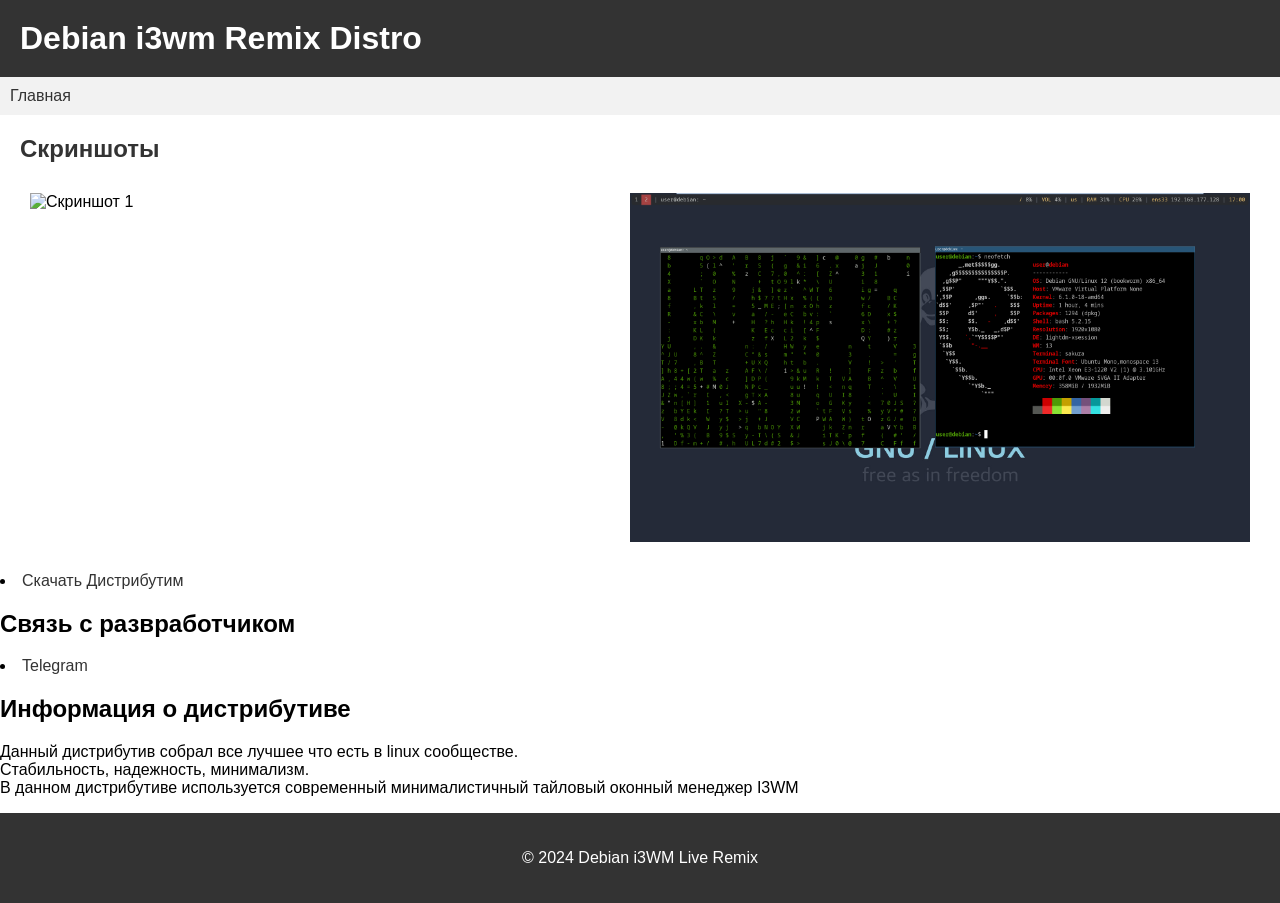
==== index.html @ 15bba095 "Update index.html" ====
<!DOCTYPE html>
<html>
<head>
  <title>Debian i3wm Remix Distro</title>
  <link rel="stylesheet" type="text/css" href="style.css">
    <style>
    .screenshot-container {
      display: flex;
    }

    .screenshot-container img {
      width: 50%;
      height: auto;
      padding: 10px;
    }
  </style>
</head>
<body>
  <header>
    <h1>Debian i3wm Remix Distro</h1>
  </header>
  
  <nav>
    <ul>
      <li><a href="#">Главная</a></li>
    </ul>
  </nav>

    <section>
    <h2>Скриншоты</h2>
    <div class="screenshot-container">
      <img src="screenshot1.png" alt="Скриншот 1">
      <img src="screenshot2.png" alt="Скриншот 2">
    </div>
  </section>

<li><a href="https://drive.google.com/file/d/1rUggR9Z63rtgPbTagiRY1FdJ5gMlHaog/view?usp=drive_link">Скачать Дистрибутим</a></li>
  <h2>Связь с развработчиком</h2>
<li><a href="https://t.me/x_server_xorg">Telegram</a></li>
  <h2>Информация о дистрибутиве</h2>
  <p>Данный дистрибутив собрал все лучшее что есть в linux сообществе.</br> Стабильность, надежность, минимализм. <br> В данном дистрибутиве используется современный минималистичный тайловый оконный менеджер I3WM</p>
  

  <footer>
    <p>© 2024 Debian i3WM Live Remix</p>
  </footer>
</body>
</html>
---- style.css ----
/* style.css */

/* Общие стили для всего сайта */
body {
  font-family: Arial, sans-serif;
  margin: 0;
  padding: 0;
}

/* Стили для заголовка */
header {
  background-color: #333;
  color: #fff;
  padding: 20px;
}

header h1 {
  margin: 0;
}

/* Стили для навигации */
nav {
  background-color: #f2f2f2;
  padding: 10px;
}

nav ul {
  list-style-type: none;
  margin: 0;
  padding: 0;
}

nav ul li {
  display: inline;
  margin-right: 10px;
}

nav ul li a {
  color: #333;
  text-decoration: none;
}

/* Стили для секций */
section {
  margin: 20px;
}

section h2 {
  color: #333;
}

/* Стили для ссылок */
a {
  color: #333;
  text-decoration: none;
}

a:hover {
  text-decoration: underline;
}

/* Стили для подвала */
footer {
  background-color: #333;
  color: #fff;
  padding: 20px;
  text-align: center;
}
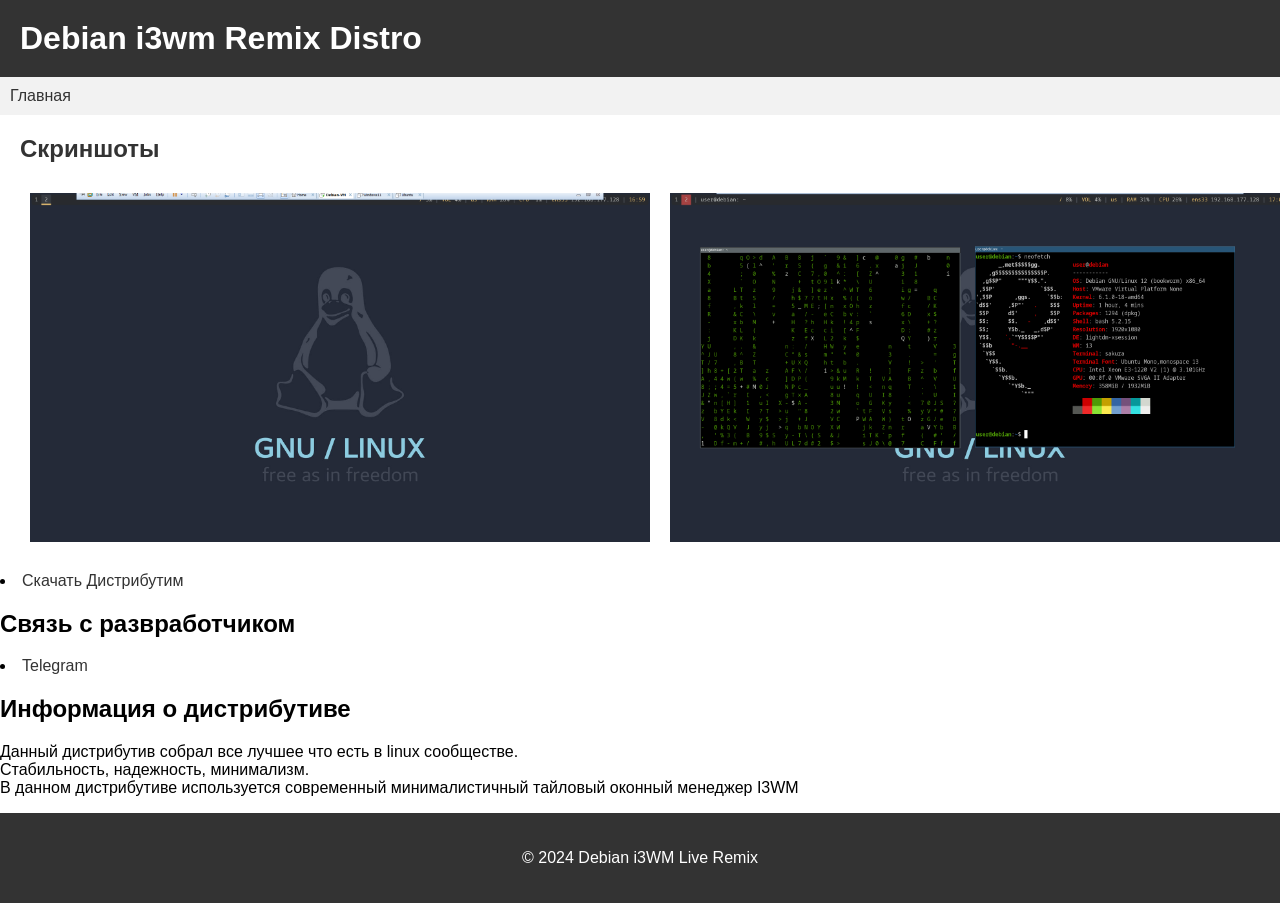
==== commit 459df461: "Update index.html" ====
--- a/index.html
+++ b/index.html
@@ -29,7 +29,7 @@
     <section>
     <h2>Скриншоты</h2>
     <div class="screenshot-container">
-      <img src="screenshot1.png" alt="Скриншот 1">
+      <img src="1.png" alt="Скриншот 1">
       <img src="screenshot2.png" alt="Скриншот 2">
     </div>
   </section>
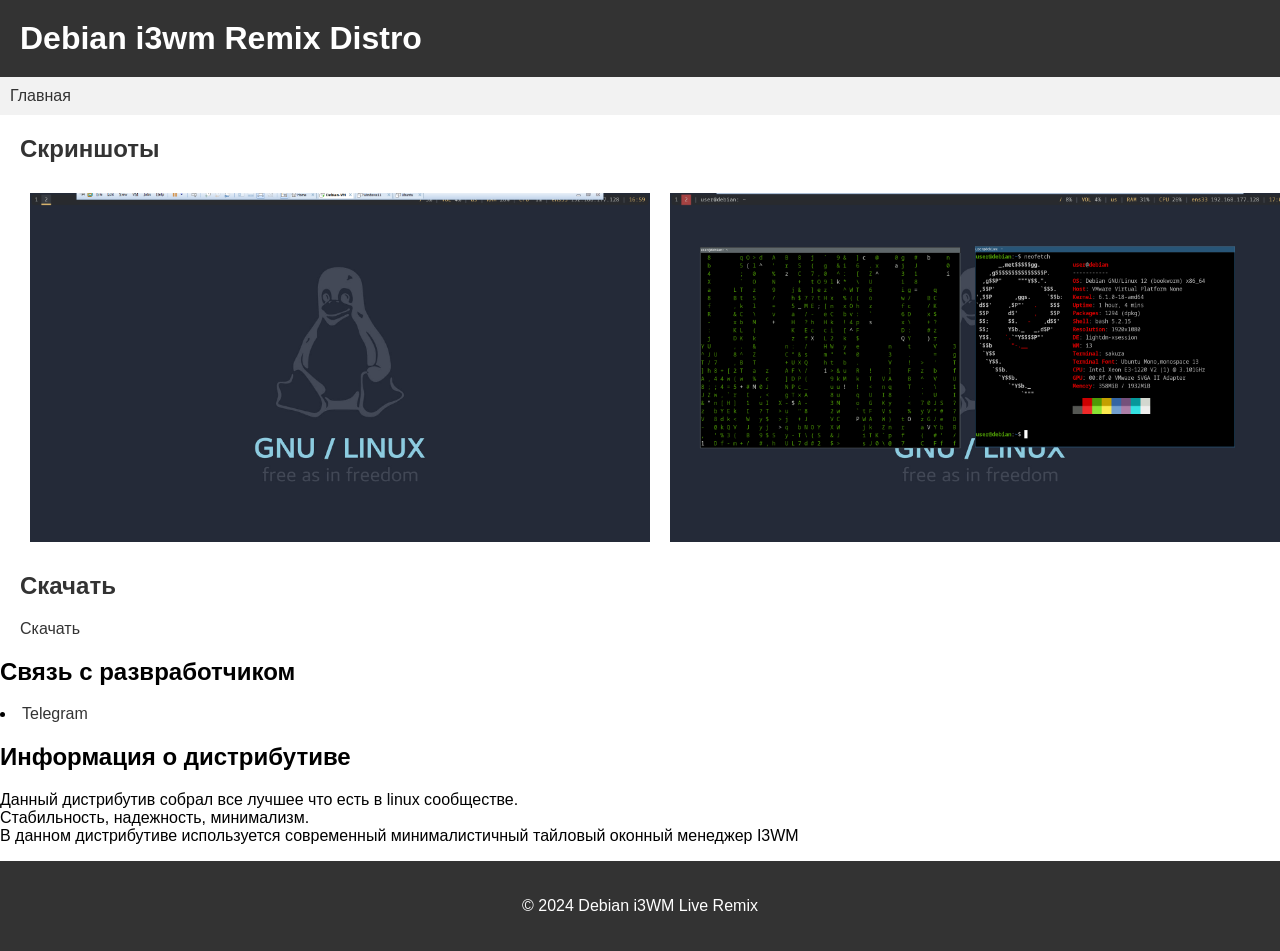
==== commit d66f103e: "Update index.html" ====
--- a/index.html
+++ b/index.html
@@ -34,7 +34,11 @@
     </div>
   </section>
 
-<li><a href="https://drive.google.com/file/d/1rUggR9Z63rtgPbTagiRY1FdJ5gMlHaog/view?usp=drive_link">Скачать Дистрибутим</a></li>
+  <section>
+    <h2>Скачать</h2>
+    <a href="https://drive.google.com/file/d/1rUggR9Z63rtgPbTagiRY1FdJ5gMlHaog/view" class="download-button">Скачать</a>
+  </section>
+  
   <h2>Связь с развработчиком</h2>
 <li><a href="https://t.me/x_server_xorg">Telegram</a></li>
   <h2>Информация о дистрибутиве</h2>
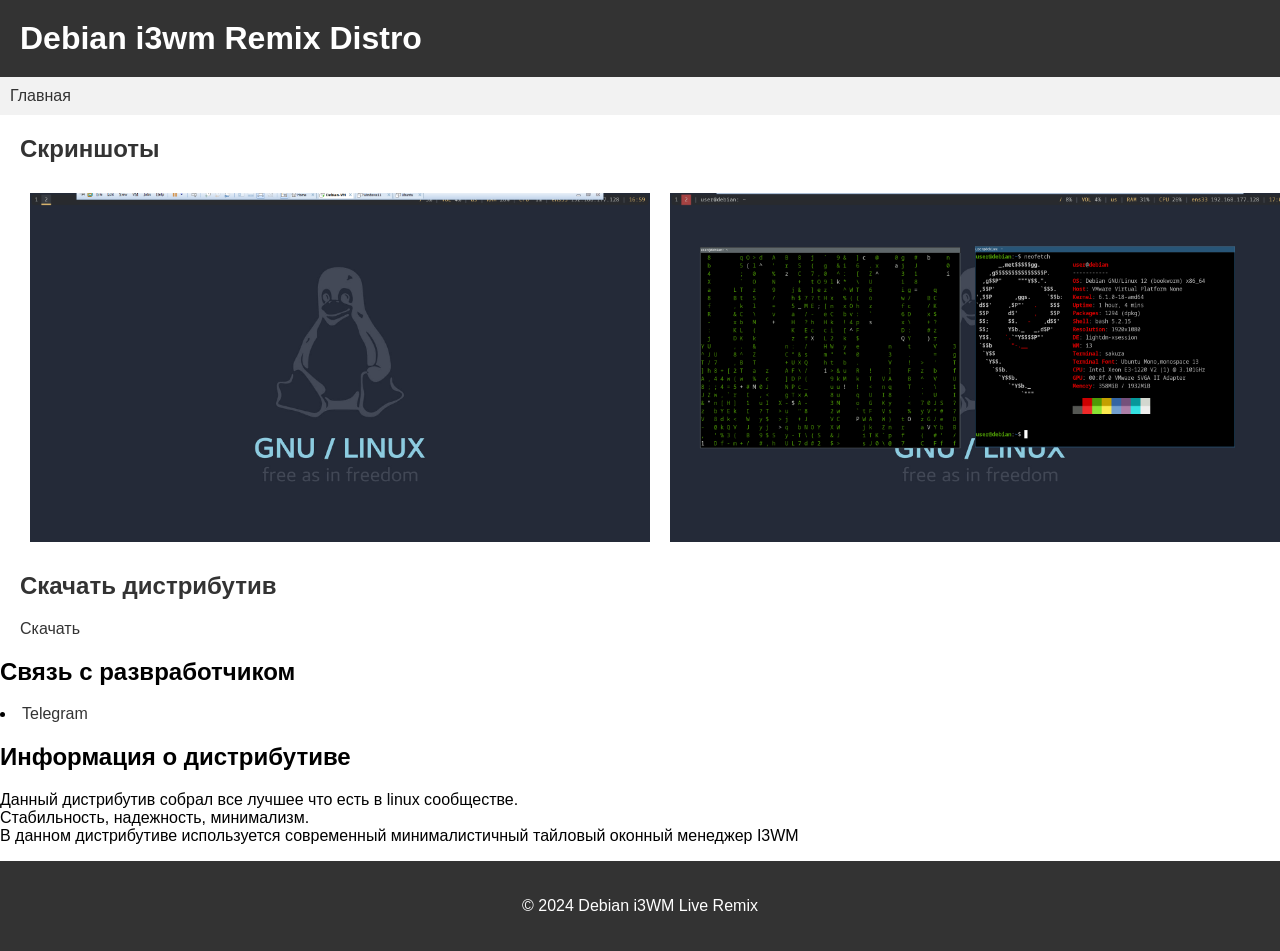
==== commit 35ae447f: "Update index.html" ====
--- a/index.html
+++ b/index.html
@@ -35,7 +35,7 @@
   </section>
 
   <section>
-    <h2>Скачать</h2>
+    <h2>Скачать дистрибутив</h2>
     <a href="https://drive.google.com/file/d/1rUggR9Z63rtgPbTagiRY1FdJ5gMlHaog/view" class="download-button">Скачать</a>
   </section>
   
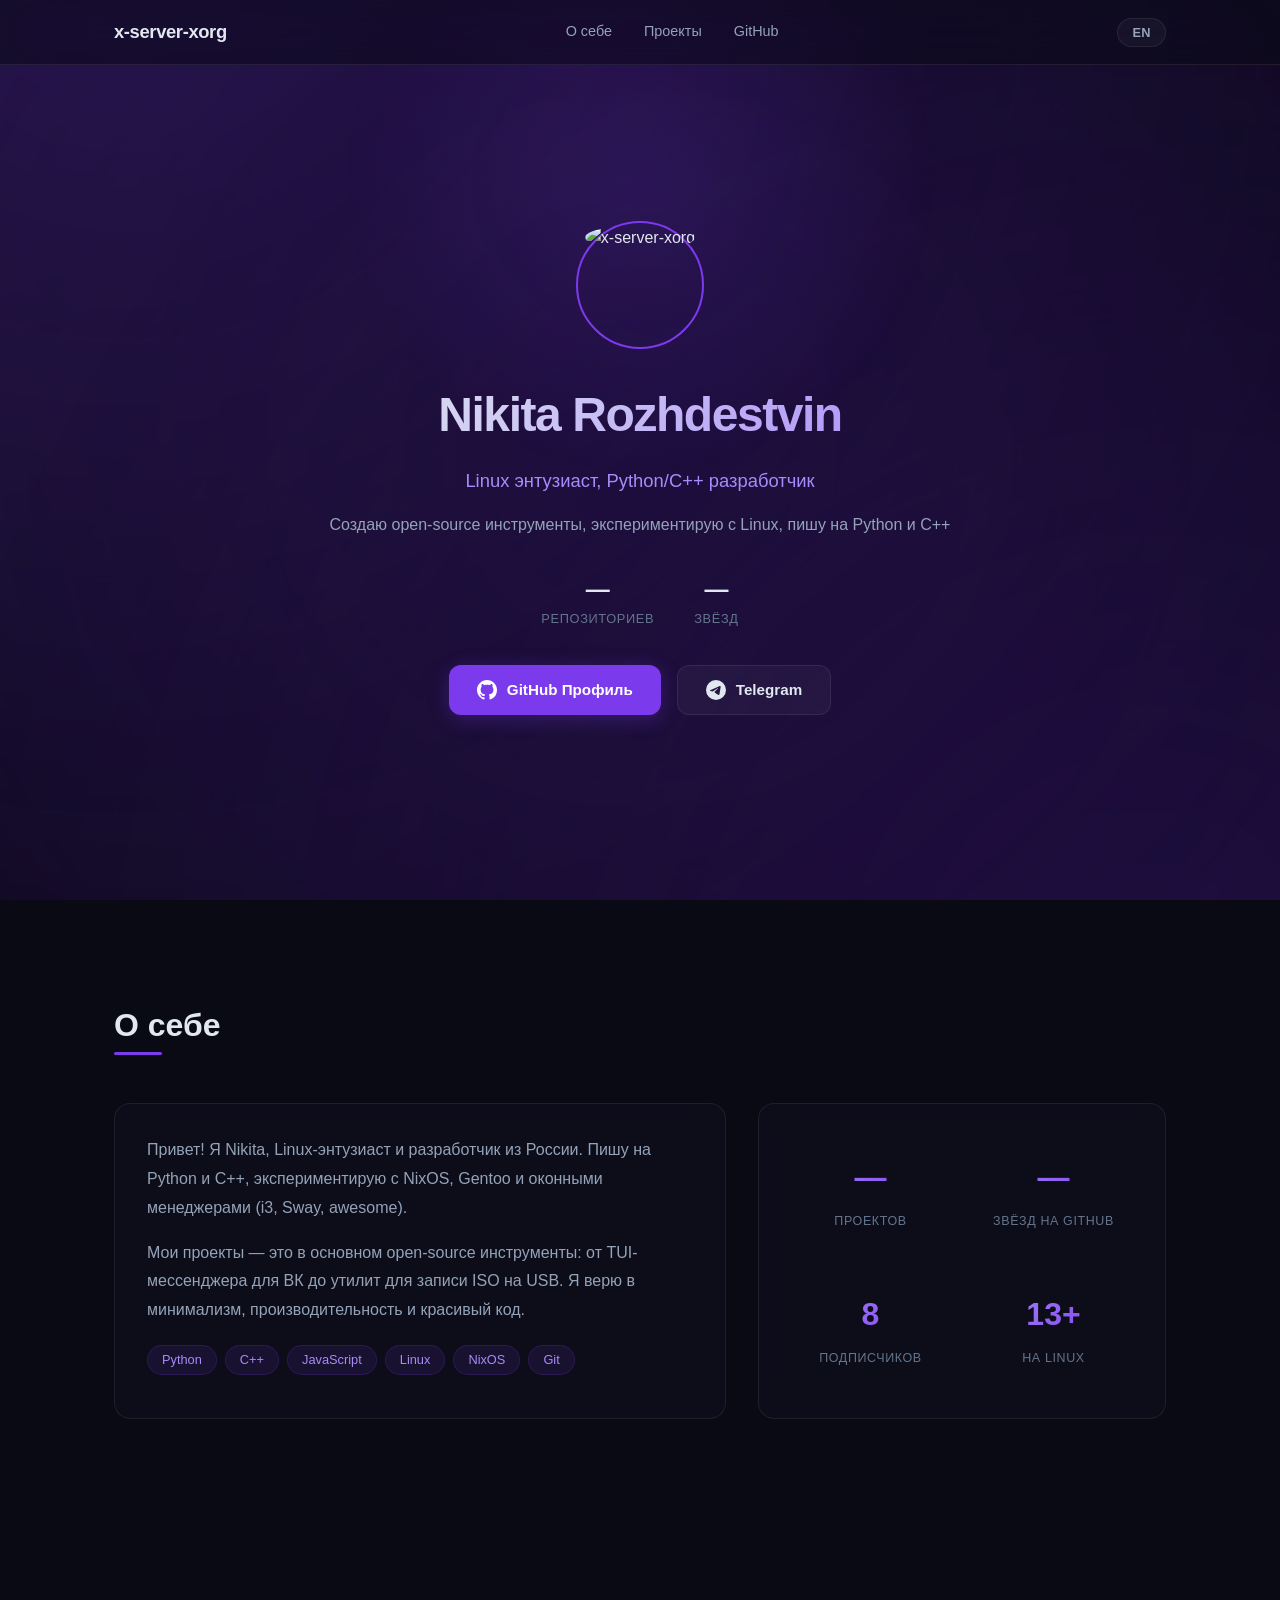
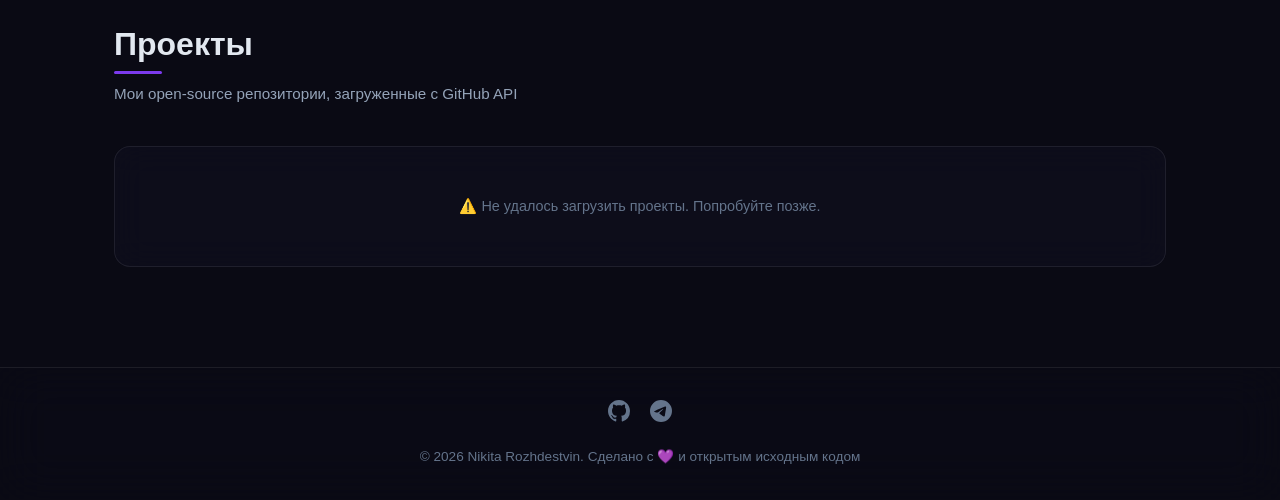
==== commit 674f3163: "site" ====
--- a/index.html
+++ b/index.html
@@ -1,52 +1,166 @@
 <!DOCTYPE html>
-<html>
+<html lang="ru" data-theme="dark">
 <head>
-  <title>Debian i3wm Remix Distro</title>
-  <link rel="stylesheet" type="text/css" href="style.css">
-    <style>
-    .screenshot-container {
-      display: flex;
-    }
-
-    .screenshot-container img {
-      width: 50%;
-      height: auto;
-      padding: 10px;
-    }
-  </style>
+  <meta charset="UTF-8">
+  <meta name="viewport" content="width=device-width, initial-scale=1.0">
+  <meta name="description" content="Nikita Rozhdestvin — Linux enthusiast, Python/C++ developer. Portfolio with GitHub projects.">
+  <meta name="theme-color" content="#7C3AED">
+  <link rel="manifest" href="manifest.json">
+  <link rel="icon" type="image/svg+xml" href="data:image/svg+xml,<svg xmlns='http://www.w3.org/2000/svg' viewBox='0 0 100 100'><text y='.9em' font-size='90'>💜</text></svg>">
+  <link rel="preconnect" href="https://api.github.com">
+  <title data-i18n="page.title">x-server-xorg — Portfolio</title>
+  <link rel="stylesheet" href="css/style.css">
 </head>
 <body>
-  <header>
-    <h1>Debian i3wm Remix Distro</h1>
+
+  <div class="mica-bg">
+    <div class="mica-layer layer-1"></div>
+    <div class="mica-layer layer-2"></div>
+    <div class="mica-layer layer-3"></div>
+  </div>
+
+  <header class="acrylic-header" id="header">
+    <div class="container header-inner">
+      <a href="#" class="logo">x-server-xorg</a>
+      <nav class="nav-links" id="navLinks">
+        <a href="#about" data-i18n="nav.about">О себе</a>
+        <a href="#projects" data-i18n="nav.projects">Проекты</a>
+        <a href="https://github.com/x-server-xorg" target="_blank" rel="noopener">GitHub</a>
+      </nav>
+      <div class="header-actions">
+        <button class="lang-btn" id="langToggle" aria-label="Switch language">EN</button>
+        <button class="hamburger" id="hamburger" aria-label="Toggle menu">
+          <span></span>
+          <span></span>
+          <span></span>
+        </button>
+      </div>
+    </div>
   </header>
-  
-  <nav>
-    <ul>
-      <li><a href="#">Главная</a></li>
-    </ul>
-  </nav>
 
-    <section>
-    <h2>Скриншоты</h2>
-    <div class="screenshot-container">
-      <img src="1.png" alt="Скриншот 1">
-      <img src="screenshot2.png" alt="Скриншот 2">
+  <main>
+    <section class="hero" id="hero">
+      <div class="hero-glow"></div>
+      <div class="container hero-inner">
+        <div class="hero-content">
+          <div class="avatar-wrapper">
+            <img src="https://avatars.githubusercontent.com/u/129722080?v=4" alt="x-server-xorg" class="avatar" id="avatar">
+            <div class="avatar-ring"></div>
+          </div>
+          <h1 class="hero-title">Nikita Rozhdestvin</h1>
+          <p class="hero-subtitle" data-i18n="hero.subtitle">Linux enthusiast, Python/C++ developer</p>
+          <p class="hero-description" data-i18n="hero.description">Создаю open-source инструменты, экспериментирую с Linux, пишу на Python и C++</p>
+          <div class="hero-stats" id="heroStats">
+            <div class="stat">
+              <span class="stat-value" id="repoCount">—</span>
+              <span class="stat-label" data-i18n="stats.repos">репозиториев</span>
+            </div>
+            <div class="stat">
+              <span class="stat-value" id="starCount">—</span>
+              <span class="stat-label" data-i18n="stats.stars">звёзд</span>
+            </div>
+          </div>
+          <div class="hero-actions">
+            <a href="https://github.com/x-server-xorg" target="_blank" rel="noopener" class="btn btn-primary">
+              <svg viewBox="0 0 24 24" width="20" height="20" fill="currentColor"><path d="M12 0C5.37 0 0 5.37 0 12c0 5.31 3.435 9.795 8.205 11.385.6.105.825-.255.825-.57 0-.285-.015-1.23-.015-2.235-3.015.555-3.795-.735-4.035-1.41-.135-.345-.72-1.41-1.23-1.695-.42-.225-1.02-.78-.015-.795.945-.015 1.62.87 1.845 1.23 1.08 1.815 2.805 1.305 3.495.99.105-.78.42-1.305.765-1.605-2.67-.3-5.46-1.335-5.46-5.925 0-1.305.465-2.385 1.23-3.225-.12-.3-.54-1.53.12-3.18 0 0 1.005-.315 3.3 1.23.96-.27 1.98-.405 3-.405s2.04.135 3 .405c2.295-1.56 3.3-1.23 3.3-1.23.66 1.65.24 2.88.12 3.18.765.84 1.23 1.905 1.23 3.225 0 4.605-2.805 5.625-5.475 5.925.435.375.81 1.095.81 2.22 0 1.605-.015 2.895-.015 3.3 0 .315.225.69.825.57A12.02 12.02 0 0024 12c0-6.63-5.37-12-12-12z"/></svg>
+              <span data-i18n="hero.githubBtn">GitHub Profile</span>
+            </a>
+            <a href="https://t.me/x_server_xorg" target="_blank" rel="noopener" class="btn btn-secondary">
+              <svg viewBox="0 0 24 24" width="20" height="20" fill="currentColor"><path d="M11.944 0A12 12 0 000 12a12 12 0 0012 12 12 12 0 0012-12A12 12 0 0012 0a12 12 0 00-.056 0zm4.962 7.224c.1-.002.321.023.465.14a.506.506 0 01.171.325c.016.093.036.306.02.472-.18 1.898-.962 6.502-1.36 8.627-.168.9-.499 1.201-.82 1.23-.696.065-1.225-.46-1.9-.902-1.056-.693-1.653-1.124-2.678-1.8-1.185-.78-.417-1.21.258-1.91.177-.184 3.247-2.977 3.307-3.23.007-.032.014-.15-.056-.212s-.174-.041-.249-.024c-.106.024-1.793 1.14-5.061 3.345-.48.33-.913.49-1.302.48-.428-.008-1.252-.241-1.865-.44-.752-.245-1.349-.374-1.297-.789.027-.216.325-.437.893-.663 3.498-1.524 5.83-2.529 6.998-3.014 3.332-1.386 4.025-1.627 4.476-1.635z"/></svg>
+              <span>Telegram</span>
+            </a>
+          </div>
+        </div>
+      </div>
+    </section>
+
+    <section class="about" id="about">
+      <div class="container">
+        <h2 class="section-title" data-i18n="about.title">О себе</h2>
+        <div class="about-content">
+          <div class="about-text glass-card">
+            <p data-i18n="about.p1">Привет! Я Nikita, Linux-энтузиаст и разработчик из России. Пишу на Python и C++, экспериментирую с NixOS, Gentoo и оконными менеджерами (i3, Sway, awesome).</p>
+            <p data-i18n="about.p2">Мои проекты — это в основном open-source инструменты: от TUI-мессенджера для ВК до утилит для записи ISO на USB. Я верю в минимализм, производительность и красивый код.</p>
+            <div class="tech-stack">
+              <span class="tech-badge">Python</span>
+              <span class="tech-badge">C++</span>
+              <span class="tech-badge">JavaScript</span>
+              <span class="tech-badge">Linux</span>
+              <span class="tech-badge">NixOS</span>
+              <span class="tech-badge">Git</span>
+            </div>
+          </div>
+          <div class="about-stats glass-card">
+            <div class="about-stat-item">
+              <span class="about-stat-value" id="totalRepos">—</span>
+              <span class="about-stat-label" data-i18n="stats.projects">проектов</span>
+            </div>
+            <div class="about-stat-item">
+              <span class="about-stat-value" id="totalStars">—</span>
+              <span class="about-stat-label" data-i18n="stats.starsTotal">звёзд на GitHub</span>
+            </div>
+            <div class="about-stat-item">
+              <span class="about-stat-value">8</span>
+              <span class="about-stat-label" data-i18n="stats.followers">подписчиков</span>
+            </div>
+            <div class="about-stat-item">
+              <span class="about-stat-value">13+</span>
+              <span class="about-stat-label" data-i18n="stats.years">на Linux</span>
+            </div>
+          </div>
+        </div>
+      </div>
+    </section>
+
+    <section class="projects" id="projects">
+      <div class="container">
+        <h2 class="section-title" data-i18n="projects.title">Проекты</h2>
+        <p class="section-subtitle" data-i18n="projects.subtitle">Мои open-source репозитории, загруженные с GitHub API</p>
+        <div class="projects-grid" id="projectsGrid">
+          <div class="project-card skeleton" aria-hidden="true">
+            <div class="skeleton-line" style="width: 70%"></div>
+            <div class="skeleton-line" style="width: 100%"></div>
+            <div class="skeleton-line" style="width: 40%"></div>
+          </div>
+          <div class="project-card skeleton" aria-hidden="true">
+            <div class="skeleton-line" style="width: 60%"></div>
+            <div class="skeleton-line" style="width: 100%"></div>
+            <div class="skeleton-line" style="width: 50%"></div>
+          </div>
+          <div class="project-card skeleton" aria-hidden="true">
+            <div class="skeleton-line" style="width: 75%"></div>
+            <div class="skeleton-line" style="width: 100%"></div>
+            <div class="skeleton-line" style="width: 35%"></div>
+          </div>
+          <div class="project-card skeleton" aria-hidden="true">
+            <div class="skeleton-line" style="width: 65%"></div>
+            <div class="skeleton-line" style="width: 100%"></div>
+            <div class="skeleton-line" style="width: 45%"></div>
+          </div>
+        </div>
+      </div>
+    </section>
+  </main>
+
+  <footer class="acrylic-footer">
+    <div class="container footer-inner">
+      <div class="footer-social">
+        <a href="https://github.com/x-server-xorg" target="_blank" rel="noopener" aria-label="GitHub">
+          <svg viewBox="0 0 24 24" width="22" height="22" fill="currentColor"><path d="M12 0C5.37 0 0 5.37 0 12c0 5.31 3.435 9.795 8.205 11.385.6.105.825-.255.825-.57 0-.285-.015-1.23-.015-2.235-3.015.555-3.795-.735-4.035-1.41-.135-.345-.72-1.41-1.23-1.695-.42-.225-1.02-.78-.015-.795.945-.015 1.62.87 1.845 1.23 1.08 1.815 2.805 1.305 3.495.99.105-.78.42-1.305.765-1.605-2.67-.3-5.46-1.335-5.46-5.925 0-1.305.465-2.385 1.23-3.225-.12-.3-.54-1.53.12-3.18 0 0 1.005-.315 3.3 1.23.96-.27 1.98-.405 3-.405s2.04.135 3 .405c2.295-1.56 3.3-1.23 3.3-1.23.66 1.65.24 2.88.12 3.18.765.84 1.23 1.905 1.23 3.225 0 4.605-2.805 5.625-5.475 5.925.435.375.81 1.095.81 2.22 0 1.605-.015 2.895-.015 3.3 0 .315.225.69.825.57A12.02 12.02 0 0024 12c0-6.63-5.37-12-12-12z"/></svg>
+        </a>
+        <a href="https://t.me/x_server_xorg" target="_blank" rel="noopener" aria-label="Telegram">
+          <svg viewBox="0 0 24 24" width="22" height="22" fill="currentColor"><path d="M11.944 0A12 12 0 000 12a12 12 0 0012 12 12 12 0 0012-12A12 12 0 0012 0a12 12 0 00-.056 0zm4.962 7.224c.1-.002.321.023.465.14a.506.506 0 01.171.325c.016.093.036.306.02.472-.18 1.898-.962 6.502-1.36 8.627-.168.9-.499 1.201-.82 1.23-.696.065-1.225-.46-1.9-.902-1.056-.693-1.653-1.124-2.678-1.8-1.185-.78-.417-1.21.258-1.91.177-.184 3.247-2.977 3.307-3.23.007-.032.014-.15-.056-.212s-.174-.041-.249-.024c-.106.024-1.793 1.14-5.061 3.345-.48.33-.913.49-1.302.48-.428-.008-1.252-.241-1.865-.44-.752-.245-1.349-.374-1.297-.789.027-.216.325-.437.893-.663 3.498-1.524 5.83-2.529 6.998-3.014 3.332-1.386 4.025-1.627 4.476-1.635z"/></svg>
+        </a>
+      </div>
+      <p class="footer-text">
+        &copy; <span id="year"></span> Nikita Rozhdestvin.
+        <span data-i18n="footer.made">Сделано с 💜 и открытым исходным кодом</span>
+      </p>
     </div>
-  </section>
+  </footer>
 
-  <section>
-    <h2>Скачать дистрибутив</h2>
-    <a href="https://drive.google.com/file/d/1rUggR9Z63rtgPbTagiRY1FdJ5gMlHaog/view" class="download-button">Скачать</a>
-  </section>
-  
-  <h2>Связь с развработчиком</h2>
-<li><a href="https://t.me/x_server_xorg">Telegram</a></li>
-  <h2>Информация о дистрибутиве</h2>
-  <p>Данный дистрибутив собрал все лучшее что есть в linux сообществе.</br> Стабильность, надежность, минимализм. <br> В данном дистрибутиве используется современный минималистичный тайловый оконный менеджер I3WM</p>
-  
+  <div class="toast" id="toast" role="alert" aria-live="polite"></div>
 
-  <footer>
-    <p>© 2024 Debian i3WM Live Remix</p>
-  </footer>
+  <script src="js/app.js"></script>
 </body>
 </html>
--- a/css/style.css
+++ b/css/style.css
@@ -0,0 +1,888 @@
+:root {
+  --accent: #7C3AED;
+  --accent-hover: #8B5CF6;
+  --accent-light: #A78BFA;
+  --accent-dark: #5B21B6;
+  --accent-glow: rgba(124, 58, 237, 0.3);
+  --accent-subtle: rgba(124, 58, 237, 0.1);
+
+  --bg-primary: #0A0A14;
+  --bg-secondary: #0F0F1A;
+  --bg-surface: rgba(15, 15, 30, 0.6);
+  --bg-glass: rgba(255, 255, 255, 0.04);
+  --bg-glass-hover: rgba(255, 255, 255, 0.08);
+  --bg-card: rgba(124, 58, 237, 0.06);
+
+  --text-primary: #E2E8F0;
+  --text-secondary: #94A3B8;
+  --text-muted: #64748B;
+
+  --border-glass: rgba(255, 255, 255, 0.08);
+  --border-glass-hover: rgba(124, 58, 237, 0.3);
+
+  --radius-sm: 8px;
+  --radius-md: 12px;
+  --radius-lg: 16px;
+  --radius-xl: 24px;
+
+  --shadow-sm: 0 1px 3px rgba(0, 0, 0, 0.3);
+  --shadow-md: 0 4px 12px rgba(0, 0, 0, 0.4);
+  --shadow-lg: 0 8px 32px rgba(0, 0, 0, 0.5);
+  --shadow-accent: 0 0 40px rgba(124, 58, 237, 0.15);
+
+  --font: 'Segoe UI', -apple-system, BlinkMacSystemFont, 'Roboto', 'Oxygen', 'Ubuntu', sans-serif;
+  --font-mono: 'Cascadia Code', 'Fira Code', 'JetBrains Mono', monospace;
+
+  --transition: 0.25s cubic-bezier(0.4, 0, 0.2, 1);
+  --transition-slow: 0.4s cubic-bezier(0.4, 0, 0.2, 1);
+}
+
+*, *::before, *::after {
+  margin: 0;
+  padding: 0;
+  box-sizing: border-box;
+}
+
+html {
+  scroll-behavior: smooth;
+  scroll-padding-top: 80px;
+}
+
+body {
+  font-family: var(--font);
+  background: var(--bg-primary);
+  color: var(--text-primary);
+  line-height: 1.6;
+  min-height: 100vh;
+  overflow-x: hidden;
+  -webkit-font-smoothing: antialiased;
+  -moz-osx-font-smoothing: grayscale;
+}
+
+a {
+  color: var(--accent-light);
+  text-decoration: none;
+  transition: color var(--transition);
+}
+
+a:hover {
+  color: var(--accent-hover);
+}
+
+.container {
+  max-width: 1100px;
+  margin: 0 auto;
+  padding: 0 24px;
+}
+
+/* ── Mica Background ── */
+
+.mica-bg {
+  position: fixed;
+  inset: 0;
+  z-index: -1;
+  overflow: hidden;
+}
+
+.mica-layer {
+  position: absolute;
+  inset: -50%;
+  border-radius: 50%;
+  filter: blur(120px);
+  opacity: 0.3;
+  will-change: transform;
+}
+
+.layer-1 {
+  background: radial-gradient(circle at 30% 20%, #7C3AED, transparent 60%);
+  animation: micaFloat 20s ease-in-out infinite;
+}
+
+.layer-2 {
+  background: radial-gradient(circle at 70% 80%, #5B21B6, transparent 50%);
+  animation: micaFloat 25s ease-in-out infinite reverse;
+}
+
+.layer-3 {
+  background: radial-gradient(circle at 50% 50%, #1E0A3C, transparent 70%);
+  animation: micaFloat 30s ease-in-out infinite;
+}
+
+@keyframes micaFloat {
+  0%, 100% { transform: translate(0, 0) scale(1); }
+  25% { transform: translate(5%, 5%) scale(1.05); }
+  50% { transform: translate(-5%, 10%) scale(0.95); }
+  75% { transform: translate(10%, -5%) scale(1.02); }
+}
+
+/* ── Header ── */
+
+.acrylic-header {
+  position: fixed;
+  top: 0;
+  left: 0;
+  right: 0;
+  z-index: 100;
+  background: rgba(10, 10, 20, 0.6);
+  backdrop-filter: blur(24px) saturate(1.4);
+  -webkit-backdrop-filter: blur(24px) saturate(1.4);
+  border-bottom: 1px solid var(--border-glass);
+  transition: background var(--transition), box-shadow var(--transition);
+}
+
+.acrylic-header.scrolled {
+  background: rgba(10, 10, 20, 0.85);
+  box-shadow: 0 4px 30px rgba(0, 0, 0, 0.3);
+}
+
+.header-inner {
+  display: flex;
+  align-items: center;
+  justify-content: space-between;
+  height: 64px;
+}
+
+.logo {
+  font-weight: 700;
+  font-size: 1.15rem;
+  color: var(--text-primary) !important;
+  letter-spacing: -0.02em;
+}
+
+.nav-links {
+  display: flex;
+  gap: 32px;
+  align-items: center;
+}
+
+.nav-links a {
+  color: var(--text-secondary) !important;
+  font-size: 0.9rem;
+  font-weight: 500;
+  position: relative;
+  padding: 4px 0;
+}
+
+.nav-links a::after {
+  content: '';
+  position: absolute;
+  bottom: -2px;
+  left: 0;
+  width: 0;
+  height: 2px;
+  background: var(--accent);
+  transition: width var(--transition);
+  border-radius: 2px;
+}
+
+.nav-links a:hover {
+  color: var(--text-primary) !important;
+}
+
+.nav-links a:hover::after {
+  width: 100%;
+}
+
+.header-actions {
+  display: flex;
+  align-items: center;
+  gap: 12px;
+}
+
+.lang-btn {
+  background: var(--bg-glass);
+  border: 1px solid var(--border-glass);
+  color: var(--text-secondary);
+  padding: 6px 14px;
+  border-radius: 20px;
+  cursor: pointer;
+  font-size: 0.8rem;
+  font-weight: 600;
+  font-family: var(--font);
+  transition: all var(--transition);
+  letter-spacing: 0.03em;
+}
+
+.lang-btn:hover {
+  background: var(--accent-subtle);
+  border-color: var(--accent);
+  color: var(--accent-light);
+}
+
+.hamburger {
+  display: none;
+  flex-direction: column;
+  gap: 5px;
+  background: none;
+  border: none;
+  cursor: pointer;
+  padding: 4px;
+}
+
+.hamburger span {
+  display: block;
+  width: 22px;
+  height: 2px;
+  background: var(--text-primary);
+  border-radius: 2px;
+  transition: all var(--transition);
+}
+
+.hamburger.active span:nth-child(1) {
+  transform: translateY(7px) rotate(45deg);
+}
+
+.hamburger.active span:nth-child(2) {
+  opacity: 0;
+}
+
+.hamburger.active span:nth-child(3) {
+  transform: translateY(-7px) rotate(-45deg);
+}
+
+/* ── Hero ── */
+
+.hero {
+  position: relative;
+  min-height: 100vh;
+  display: flex;
+  align-items: center;
+  justify-content: center;
+  padding: 120px 0 80px;
+  overflow: hidden;
+}
+
+.hero-glow {
+  position: absolute;
+  top: 20%;
+  left: 50%;
+  transform: translate(-50%, -50%);
+  width: 600px;
+  height: 600px;
+  background: radial-gradient(circle, rgba(124, 58, 237, 0.15), transparent 70%);
+  pointer-events: none;
+}
+
+.hero-inner {
+  display: flex;
+  flex-direction: column;
+  align-items: center;
+  text-align: center;
+  position: relative;
+  z-index: 1;
+}
+
+.hero-content {
+  max-width: 640px;
+}
+
+.avatar-wrapper {
+  position: relative;
+  width: 120px;
+  height: 120px;
+  margin: 0 auto 32px;
+}
+
+.avatar {
+  width: 120px;
+  height: 120px;
+  border-radius: 50%;
+  object-fit: cover;
+  position: relative;
+  z-index: 1;
+}
+
+.avatar-ring {
+  position: absolute;
+  inset: -4px;
+  border-radius: 50%;
+  border: 2px solid var(--accent);
+  animation: avatarPulse 3s ease-in-out infinite;
+}
+
+@keyframes avatarPulse {
+  0%, 100% { box-shadow: 0 0 20px var(--accent-glow); transform: scale(1); }
+  50% { box-shadow: 0 0 40px var(--accent-glow), 0 0 60px rgba(124, 58, 237, 0.1); transform: scale(1.02); }
+}
+
+.hero-title {
+  font-size: 3rem;
+  font-weight: 800;
+  letter-spacing: -0.03em;
+  margin-bottom: 12px;
+  background: linear-gradient(135deg, #E2E8F0, #A78BFA);
+  -webkit-background-clip: text;
+  -webkit-text-fill-color: transparent;
+  background-clip: text;
+}
+
+.hero-subtitle {
+  font-size: 1.15rem;
+  color: var(--accent-light);
+  font-weight: 500;
+  margin-bottom: 16px;
+}
+
+.hero-description {
+  font-size: 1rem;
+  color: var(--text-secondary);
+  margin-bottom: 32px;
+  line-height: 1.7;
+}
+
+.hero-stats {
+  display: flex;
+  justify-content: center;
+  gap: 40px;
+  margin-bottom: 36px;
+}
+
+.stat {
+  display: flex;
+  flex-direction: column;
+  align-items: center;
+}
+
+.stat-value {
+  font-size: 1.5rem;
+  font-weight: 700;
+  color: var(--text-primary);
+}
+
+.stat-label {
+  font-size: 0.8rem;
+  color: var(--text-muted);
+  text-transform: uppercase;
+  letter-spacing: 0.05em;
+}
+
+.hero-actions {
+  display: flex;
+  gap: 16px;
+  justify-content: center;
+  flex-wrap: wrap;
+}
+
+.btn {
+  display: inline-flex;
+  align-items: center;
+  gap: 10px;
+  padding: 12px 28px;
+  border-radius: 12px;
+  font-size: 0.95rem;
+  font-weight: 600;
+  font-family: var(--font);
+  cursor: pointer;
+  transition: all var(--transition);
+  border: none;
+  text-decoration: none;
+}
+
+.btn-primary {
+  background: var(--accent);
+  color: white !important;
+  box-shadow: 0 4px 20px var(--accent-glow);
+}
+
+.btn-primary:hover {
+  background: var(--accent-hover);
+  box-shadow: 0 6px 30px var(--accent-glow);
+  transform: translateY(-2px);
+}
+
+.btn-secondary {
+  background: var(--bg-glass);
+  border: 1px solid var(--border-glass);
+  color: var(--text-primary) !important;
+}
+
+.btn-secondary:hover {
+  background: var(--bg-glass-hover);
+  border-color: var(--border-glass-hover);
+  transform: translateY(-2px);
+}
+
+/* ── Section Titles ── */
+
+.section-title {
+  font-size: 2rem;
+  font-weight: 700;
+  margin-bottom: 12px;
+  position: relative;
+  display: inline-block;
+}
+
+.section-title::after {
+  content: '';
+  position: absolute;
+  bottom: -4px;
+  left: 0;
+  width: 48px;
+  height: 3px;
+  background: var(--accent);
+  border-radius: 4px;
+}
+
+.section-subtitle {
+  color: var(--text-secondary);
+  margin-bottom: 40px;
+  font-size: 0.95rem;
+}
+
+/* ── About ── */
+
+.about {
+  padding: 100px 0;
+}
+
+.about-content {
+  display: grid;
+  grid-template-columns: 1.5fr 1fr;
+  gap: 32px;
+  margin-top: 40px;
+}
+
+.glass-card {
+  background: var(--bg-surface);
+  backdrop-filter: blur(16px) saturate(1.2);
+  -webkit-backdrop-filter: blur(16px) saturate(1.2);
+  border: 1px solid var(--border-glass);
+  border-radius: var(--radius-lg);
+  padding: 32px;
+  transition: all var(--transition);
+}
+
+.glass-card:hover {
+  border-color: var(--border-glass-hover);
+  box-shadow: var(--shadow-accent);
+}
+
+.about-text p {
+  color: var(--text-secondary);
+  margin-bottom: 16px;
+  line-height: 1.8;
+}
+
+.tech-stack {
+  display: flex;
+  flex-wrap: wrap;
+  gap: 8px;
+  margin-top: 20px;
+}
+
+.tech-badge {
+  background: var(--accent-subtle);
+  border: 1px solid rgba(124, 58, 237, 0.2);
+  color: var(--accent-light);
+  padding: 4px 14px;
+  border-radius: 20px;
+  font-size: 0.8rem;
+  font-weight: 500;
+  transition: all var(--transition);
+}
+
+.tech-badge:hover {
+  background: rgba(124, 58, 237, 0.2);
+  border-color: var(--accent);
+  transform: translateY(-1px);
+}
+
+.about-stats {
+  display: grid;
+  grid-template-columns: 1fr 1fr;
+  gap: 24px;
+  align-content: start;
+}
+
+.about-stat-item {
+  text-align: center;
+  padding: 16px 8px;
+}
+
+.about-stat-value {
+  display: block;
+  font-size: 2rem;
+  font-weight: 800;
+  background: linear-gradient(135deg, var(--accent-light), var(--accent));
+  -webkit-background-clip: text;
+  -webkit-text-fill-color: transparent;
+  background-clip: text;
+  margin-bottom: 4px;
+}
+
+.about-stat-label {
+  font-size: 0.78rem;
+  color: var(--text-muted);
+  text-transform: uppercase;
+  letter-spacing: 0.05em;
+}
+
+/* ── Projects ── */
+
+.projects {
+  padding: 100px 0;
+}
+
+.projects-grid {
+  display: grid;
+  grid-template-columns: repeat(auto-fill, minmax(320px, 1fr));
+  gap: 24px;
+}
+
+.project-card {
+  background: var(--bg-surface);
+  backdrop-filter: blur(16px) saturate(1.2);
+  -webkit-backdrop-filter: blur(16px) saturate(1.2);
+  border: 1px solid var(--border-glass);
+  border-radius: var(--radius-lg);
+  padding: 28px;
+  transition: all var(--transition-slow);
+  position: relative;
+  overflow: hidden;
+}
+
+.project-card::before {
+  content: '';
+  position: absolute;
+  top: 0;
+  left: 0;
+  right: 0;
+  bottom: 0;
+  background: linear-gradient(135deg, rgba(124, 58, 237, 0.05), transparent 50%);
+  opacity: 0;
+  transition: opacity var(--transition-slow);
+  pointer-events: none;
+}
+
+.project-card:hover {
+  border-color: var(--border-glass-hover);
+  transform: translateY(-4px);
+  box-shadow: var(--shadow-lg), var(--shadow-accent);
+}
+
+.project-card:hover::before {
+  opacity: 1;
+}
+
+.project-card-top {
+  display: flex;
+  align-items: flex-start;
+  justify-content: space-between;
+  margin-bottom: 16px;
+}
+
+.project-icon {
+  width: 44px;
+  height: 44px;
+  border-radius: 12px;
+  background: var(--accent-subtle);
+  display: flex;
+  align-items: center;
+  justify-content: center;
+  flex-shrink: 0;
+}
+
+.project-icon svg {
+  width: 22px;
+  height: 22px;
+  color: var(--accent-light);
+}
+
+.project-stars {
+  display: flex;
+  align-items: center;
+  gap: 4px;
+  font-size: 0.85rem;
+  color: var(--text-muted);
+  font-weight: 500;
+}
+
+.project-stars svg {
+  width: 16px;
+  height: 16px;
+}
+
+.project-name {
+  font-size: 1.1rem;
+  font-weight: 600;
+  margin-bottom: 8px;
+  color: var(--text-primary);
+}
+
+.project-name a {
+  color: inherit !important;
+}
+
+.project-name a:hover {
+  color: var(--accent-light) !important;
+}
+
+.project-description {
+  font-size: 0.9rem;
+  color: var(--text-secondary);
+  line-height: 1.6;
+  margin-bottom: 20px;
+  display: -webkit-box;
+  -webkit-line-clamp: 3;
+  -webkit-box-orient: vertical;
+  overflow: hidden;
+}
+
+.project-footer {
+  display: flex;
+  align-items: center;
+  justify-content: space-between;
+  padding-top: 16px;
+  border-top: 1px solid var(--border-glass);
+}
+
+.project-lang {
+  display: flex;
+  align-items: center;
+  gap: 6px;
+  font-size: 0.8rem;
+  color: var(--text-muted);
+  font-weight: 500;
+}
+
+.lang-dot {
+  width: 10px;
+  height: 10px;
+  border-radius: 50%;
+  flex-shrink: 0;
+}
+
+.project-forks {
+  display: flex;
+  align-items: center;
+  gap: 6px;
+  font-size: 0.8rem;
+  color: var(--text-muted);
+}
+
+.project-forks svg {
+  width: 14px;
+  height: 14px;
+}
+
+/* ── Skeleton Loading ── */
+
+.project-card.skeleton {
+  pointer-events: none;
+}
+
+.skeleton-line {
+  height: 14px;
+  background: linear-gradient(90deg, var(--bg-glass) 25%, var(--bg-glass-hover) 50%, var(--bg-glass) 75%);
+  background-size: 200% 100%;
+  animation: shimmer 1.5s ease-in-out infinite;
+  border-radius: 6px;
+  margin-bottom: 12px;
+}
+
+@keyframes shimmer {
+  0% { background-position: 200% 0; }
+  100% { background-position: -200% 0; }
+}
+
+/* ── Toast ── */
+
+.toast {
+  position: fixed;
+  bottom: 24px;
+  right: 24px;
+  background: rgba(15, 15, 30, 0.9);
+  backdrop-filter: blur(20px) saturate(1.4);
+  -webkit-backdrop-filter: blur(20px) saturate(1.4);
+  border: 1px solid var(--border-glass);
+  border-radius: var(--radius-md);
+  padding: 14px 24px;
+  color: var(--text-primary);
+  font-size: 0.9rem;
+  transform: translateY(120px);
+  opacity: 0;
+  transition: all var(--transition-slow);
+  z-index: 200;
+  max-width: 400px;
+}
+
+.toast.visible {
+  transform: translateY(0);
+  opacity: 1;
+}
+
+/* ── Footer ── */
+
+.acrylic-footer {
+  background: rgba(10, 10, 20, 0.6);
+  backdrop-filter: blur(24px) saturate(1.4);
+  -webkit-backdrop-filter: blur(24px) saturate(1.4);
+  border-top: 1px solid var(--border-glass);
+  padding: 32px 0;
+}
+
+.footer-inner {
+  display: flex;
+  flex-direction: column;
+  align-items: center;
+  gap: 16px;
+}
+
+.footer-social {
+  display: flex;
+  gap: 20px;
+}
+
+.footer-social a {
+  color: var(--text-muted) !important;
+  transition: all var(--transition);
+}
+
+.footer-social a:hover {
+  color: var(--accent-light) !important;
+  transform: translateY(-2px);
+}
+
+.footer-text {
+  font-size: 0.85rem;
+  color: var(--text-muted);
+  text-align: center;
+}
+
+/* ── Intersection Observer Animations ── */
+
+.fade-in {
+  opacity: 0;
+  transform: translateY(30px);
+  transition: opacity 0.6s ease-out, transform 0.6s ease-out;
+}
+
+.fade-in.visible {
+  opacity: 1;
+  transform: translateY(0);
+}
+
+/* ── Reveal Effect (Fluent) ── */
+
+.project-card {
+  position: relative;
+}
+
+.project-card::after {
+  content: '';
+  position: absolute;
+  top: 0;
+  left: 0;
+  right: 0;
+  bottom: 0;
+  background: radial-gradient(circle at var(--mouse-x, 50%) var(--mouse-y, 50%), rgba(124, 58, 237, 0.12), transparent 60%);
+  opacity: 0;
+  transition: opacity 0.3s;
+  pointer-events: none;
+  border-radius: var(--radius-lg);
+}
+
+.project-card:hover::after {
+  opacity: 1;
+}
+
+/* ── Language Colors ── */
+
+.lang-Python { color: #3572A5; background: #3572A5; }
+.lang-C++ { color: #F34B7D; background: #F34B7D; }
+.lang-JavaScript { color: #F1E05A; background: #F1E05A; }
+.lang-CSS { color: #563D7C; background: #563D7C; }
+.lang-HTML { color: #E34F26; background: #E34F26; }
+.lang-Nix { color: #7EBAE4; background: #7EBAE4; }
+.lang-Shell { color: #89E051; background: #89E051; }
+.lang-TypeScript { color: #3178C6; background: #3178C6; }
+.lang-default { color: #8B8B8B; background: #8B8B8B; }
+
+/* ── Responsive ── */
+
+@media (max-width: 768px) {
+  .hero-title {
+    font-size: 2.2rem;
+  }
+
+  .hero-description {
+    font-size: 0.95rem;
+  }
+
+  .hero-stats {
+    gap: 24px;
+  }
+
+  .about-content {
+    grid-template-columns: 1fr;
+  }
+
+  .projects-grid {
+    grid-template-columns: 1fr;
+  }
+
+  .nav-links {
+    position: fixed;
+    top: 64px;
+    left: 0;
+    right: 0;
+    background: rgba(10, 10, 20, 0.95);
+    backdrop-filter: blur(24px);
+    -webkit-backdrop-filter: blur(24px);
+    flex-direction: column;
+    padding: 24px;
+    gap: 20px;
+    border-bottom: 1px solid var(--border-glass);
+    transform: translateY(-120%);
+    transition: transform var(--transition-slow);
+    z-index: 99;
+  }
+
+  .nav-links.open {
+    transform: translateY(0);
+  }
+
+  .hamburger {
+    display: flex;
+  }
+
+  .section-title {
+    font-size: 1.6rem;
+  }
+
+  .glass-card {
+    padding: 24px;
+  }
+
+  .about-stats {
+    grid-template-columns: 1fr 1fr;
+    gap: 16px;
+  }
+}
+
+@media (max-width: 480px) {
+  .hero-title {
+    font-size: 1.8rem;
+  }
+
+  .hero-actions {
+    flex-direction: column;
+    align-items: stretch;
+  }
+
+  .btn {
+    justify-content: center;
+  }
+
+  .hero-stats {
+    gap: 16px;
+  }
+
+  .stat-value {
+    font-size: 1.2rem;
+  }
+
+  .container {
+    padding: 0 16px;
+  }
+}
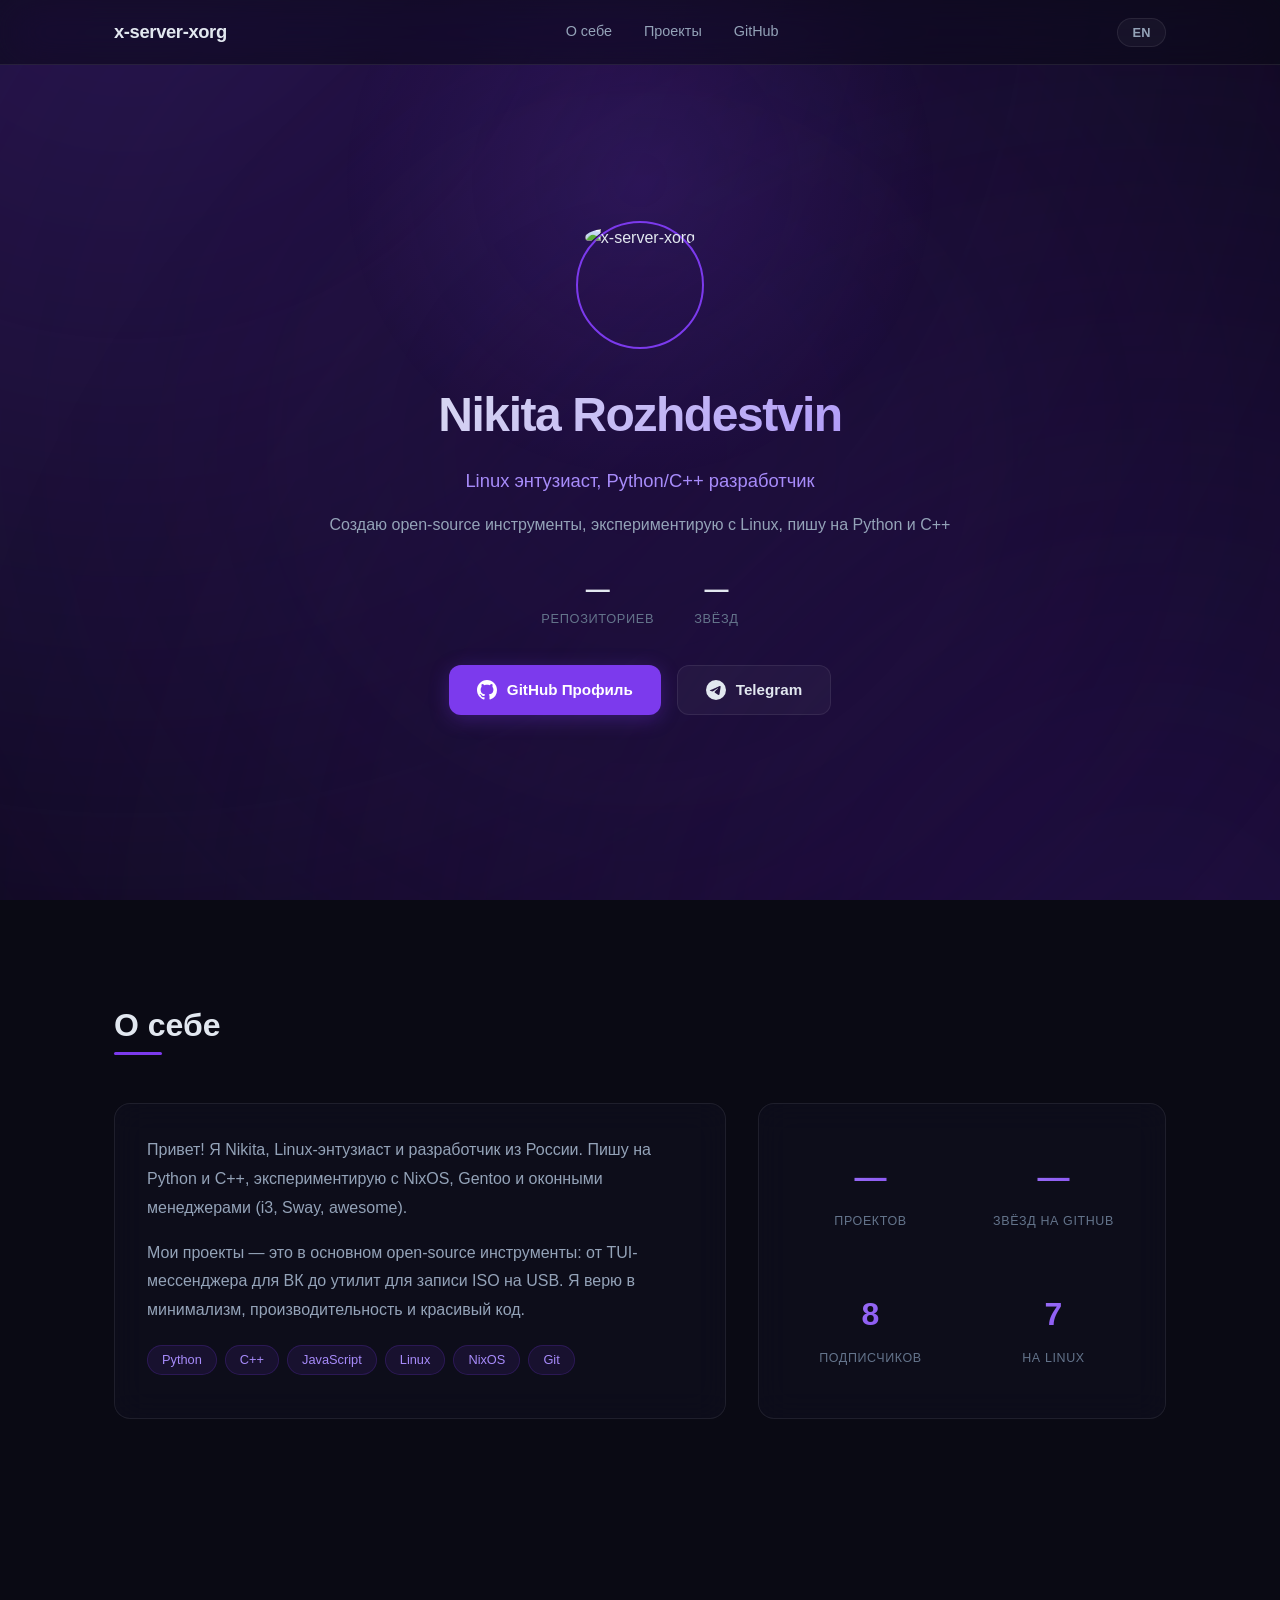
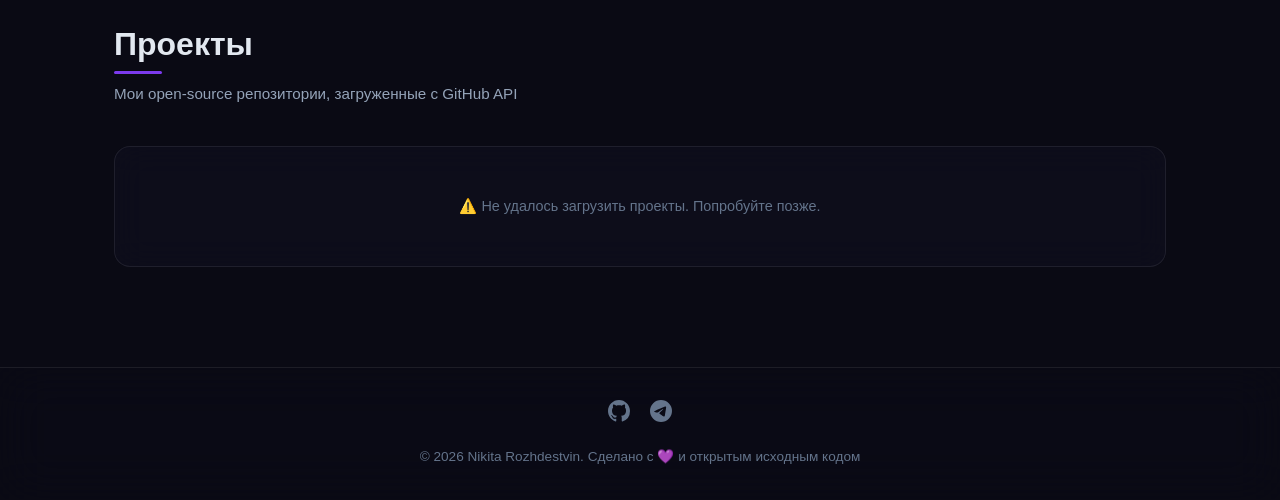
==== commit 2f396023: "Update index.html" ====
--- a/index.html
+++ b/index.html
@@ -65,7 +65,7 @@
               <svg viewBox="0 0 24 24" width="20" height="20" fill="currentColor"><path d="M12 0C5.37 0 0 5.37 0 12c0 5.31 3.435 9.795 8.205 11.385.6.105.825-.255.825-.57 0-.285-.015-1.23-.015-2.235-3.015.555-3.795-.735-4.035-1.41-.135-.345-.72-1.41-1.23-1.695-.42-.225-1.02-.78-.015-.795.945-.015 1.62.87 1.845 1.23 1.08 1.815 2.805 1.305 3.495.99.105-.78.42-1.305.765-1.605-2.67-.3-5.46-1.335-5.46-5.925 0-1.305.465-2.385 1.23-3.225-.12-.3-.54-1.53.12-3.18 0 0 1.005-.315 3.3 1.23.96-.27 1.98-.405 3-.405s2.04.135 3 .405c2.295-1.56 3.3-1.23 3.3-1.23.66 1.65.24 2.88.12 3.18.765.84 1.23 1.905 1.23 3.225 0 4.605-2.805 5.625-5.475 5.925.435.375.81 1.095.81 2.22 0 1.605-.015 2.895-.015 3.3 0 .315.225.69.825.57A12.02 12.02 0 0024 12c0-6.63-5.37-12-12-12z"/></svg>
               <span data-i18n="hero.githubBtn">GitHub Profile</span>
             </a>
-            <a href="https://t.me/x_server_xorg" target="_blank" rel="noopener" class="btn btn-secondary">
+            <a href="https://t.me/Valance78" target="_blank" rel="noopener" class="btn btn-secondary">
               <svg viewBox="0 0 24 24" width="20" height="20" fill="currentColor"><path d="M11.944 0A12 12 0 000 12a12 12 0 0012 12 12 12 0 0012-12A12 12 0 0012 0a12 12 0 00-.056 0zm4.962 7.224c.1-.002.321.023.465.14a.506.506 0 01.171.325c.016.093.036.306.02.472-.18 1.898-.962 6.502-1.36 8.627-.168.9-.499 1.201-.82 1.23-.696.065-1.225-.46-1.9-.902-1.056-.693-1.653-1.124-2.678-1.8-1.185-.78-.417-1.21.258-1.91.177-.184 3.247-2.977 3.307-3.23.007-.032.014-.15-.056-.212s-.174-.041-.249-.024c-.106.024-1.793 1.14-5.061 3.345-.48.33-.913.49-1.302.48-.428-.008-1.252-.241-1.865-.44-.752-.245-1.349-.374-1.297-.789.027-.216.325-.437.893-.663 3.498-1.524 5.83-2.529 6.998-3.014 3.332-1.386 4.025-1.627 4.476-1.635z"/></svg>
               <span>Telegram</span>
             </a>
@@ -104,7 +104,7 @@
               <span class="about-stat-label" data-i18n="stats.followers">подписчиков</span>
             </div>
             <div class="about-stat-item">
-              <span class="about-stat-value">13+</span>
+              <span class="about-stat-value">7</span>
               <span class="about-stat-label" data-i18n="stats.years">на Linux</span>
             </div>
           </div>
